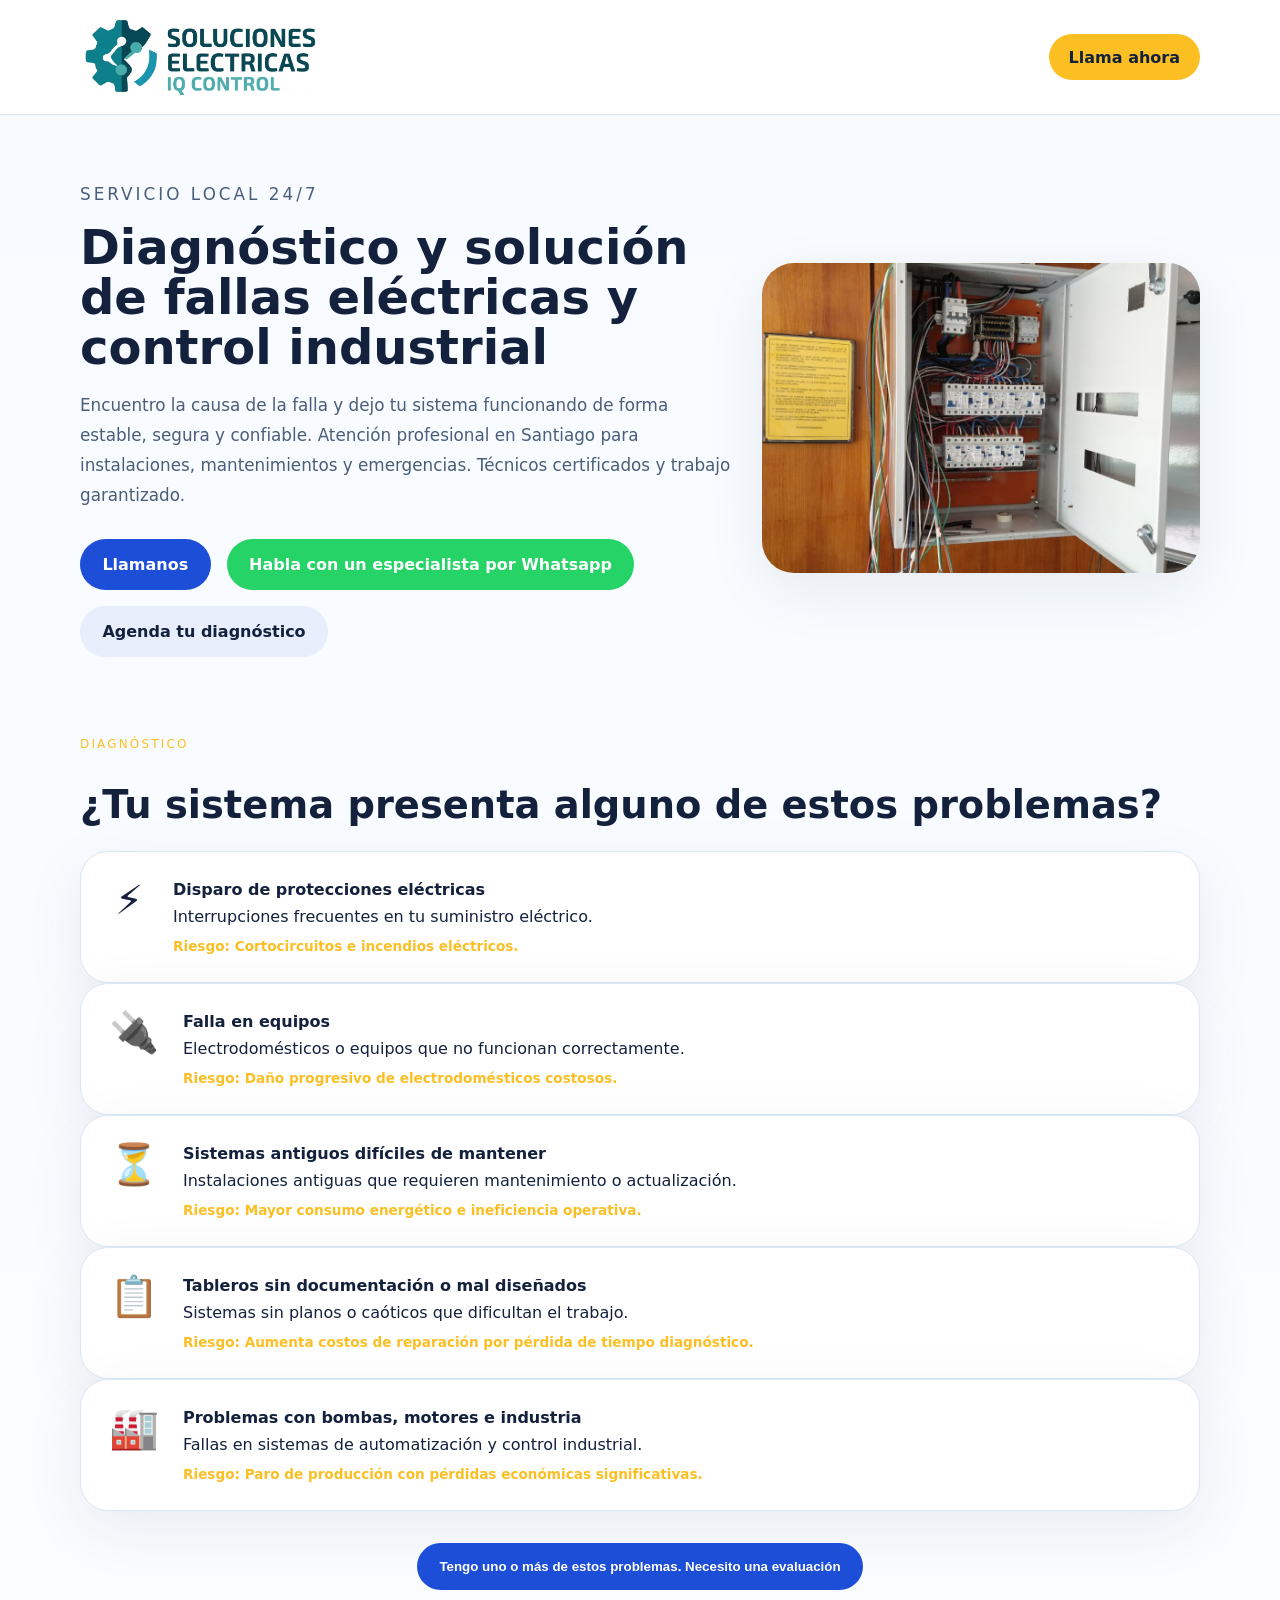
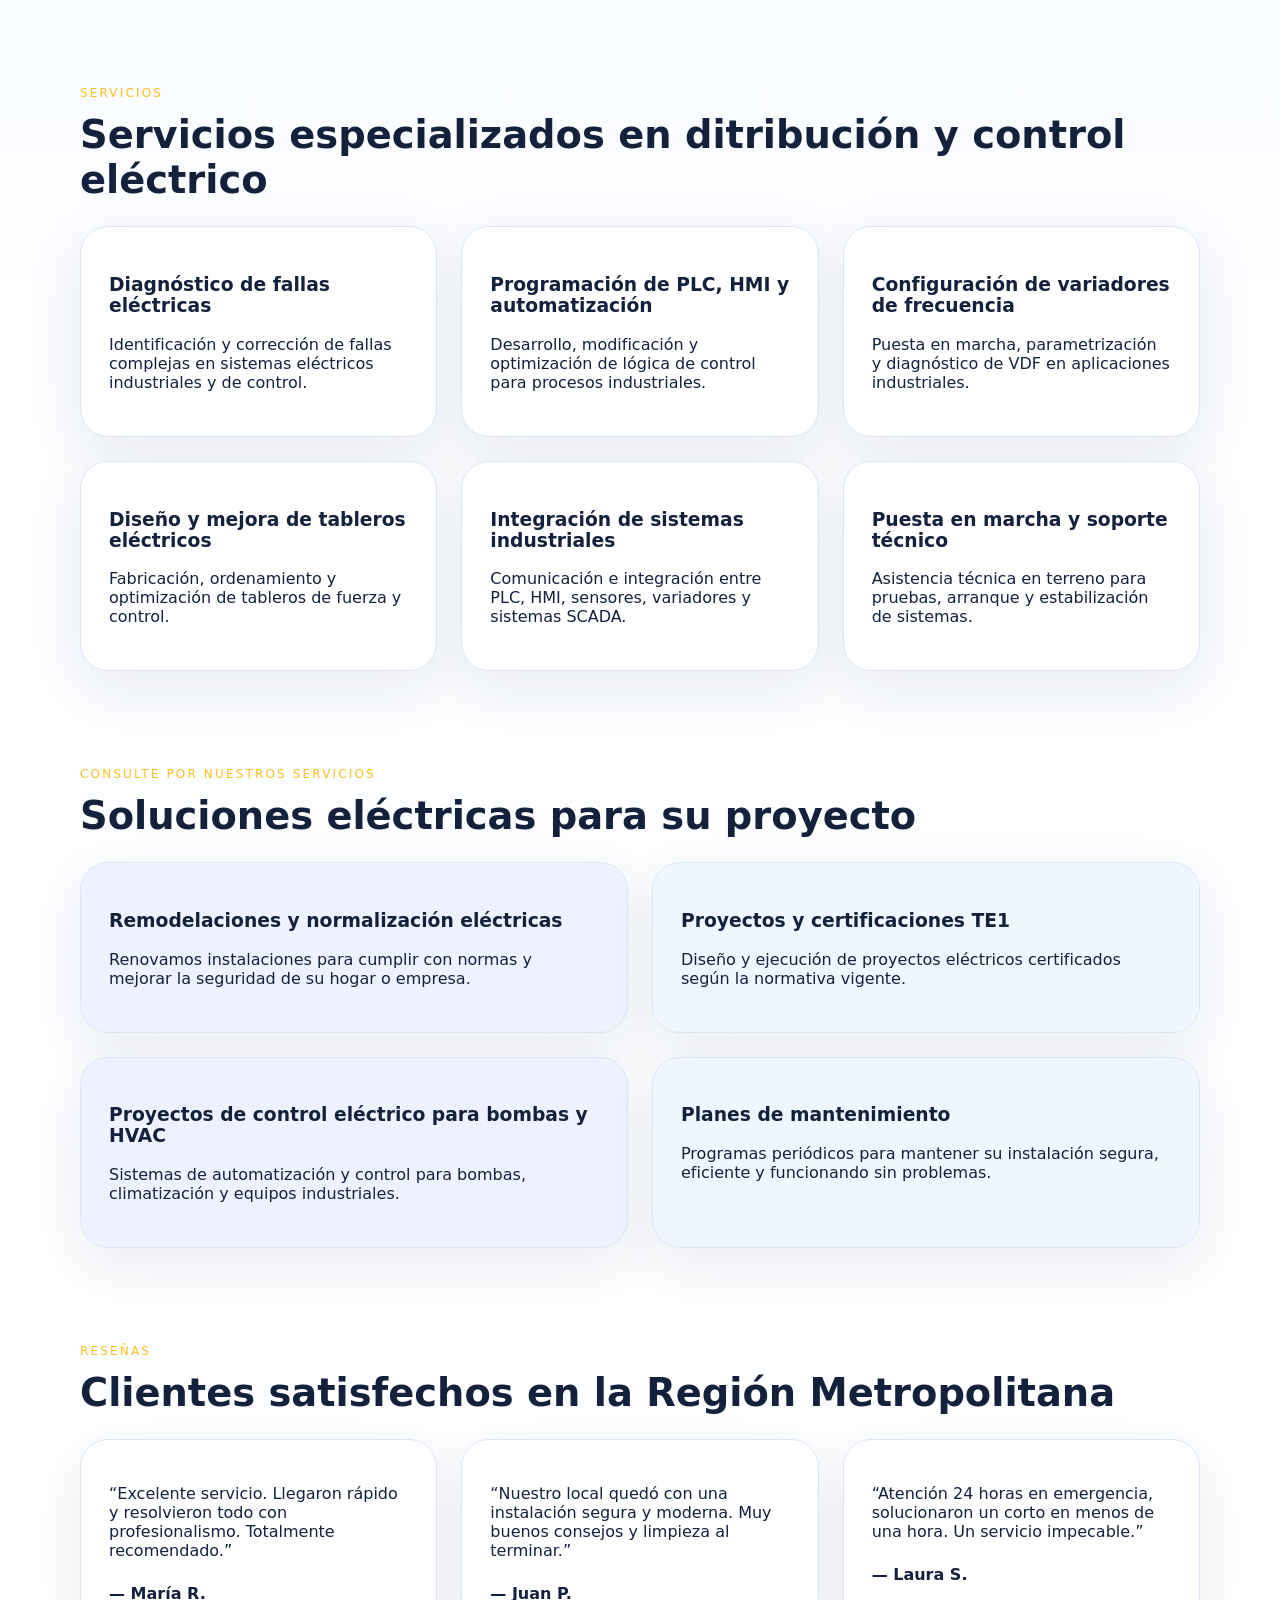
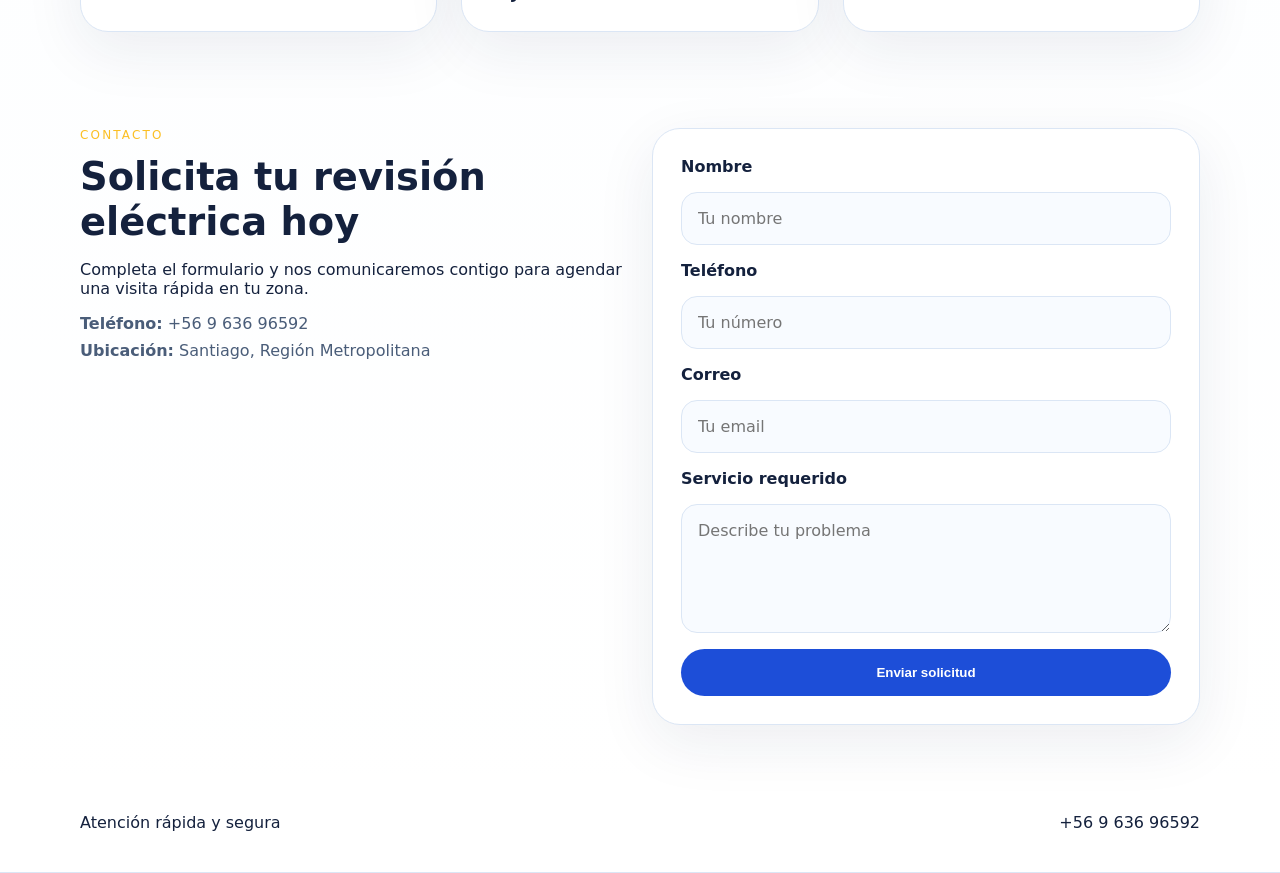
==== index.html @ 868671d6 "First session" ====
<!DOCTYPE html>
<html lang="es">
<head>
  <meta charset="UTF-8" />
  <meta name="viewport" content="width=device-width, initial-scale=1.0" />
  <meta name="description" content="Electricista profesional en Santiago. Servicios residenciales, comerciales y emergencias 24/7. Rápido, seguro y confiable." />
  <meta name="keywords" content="electricista, servicios eléctricos, electricista residencial, electricista comercial, emergencias eléctricas, Región Metropolitana" />
  <meta name="author" content="Electricista Profesional" />
  <title>Electricista Profesional | Servicios Eléctricos en Santiago</title>
  <link rel="stylesheet" href="styles.css" />
</head>
<body>
  <header class="site-header">
    <div class="container header-inner">
      <div class="brand">
        <img src="images/Sol_Elec_logo.png" alt="Sol Elec logo" class="logo-image">
      </div>
      <a class="phone-link desktop-call" href="tel:+56963696592">Llama ahora</a>
    </div>
  </header>

  <main>
    <section class="hero">
      <div class="container hero-grid">
        <div class="hero-copy">
          <p class="eyebrow">Servicio local 24/7</p>
          <h2>Diagnóstico y solución de fallas eléctricas y control industrial</h2>
          <p>Encuentro la causa de la falla y dejo tu sistema funcionando de forma estable, segura y confiable. Atención profesional en Santiago para instalaciones, mantenimientos y emergencias. Técnicos certificados y trabajo garantizado.</p>
          <div class="hero-actions">
            <a class="button button-primary" href="tel:+56963696592">Llamanos</a>
            <a class="button button-whatsapp" href="https://wa.me/56963696592?text=Hola,%20tengo%20una%20falla%20en%20">Habla con un especialista por Whatsapp</a>
            <a class="button button-secondary" href="#contacto">Agenda tu diagnóstico</a>
          </div>
        </div>
        <div class="hero-image">
          <div class="carousel" aria-label="Carrusel de trabajos eléctricos">
            <div class="carousel-track">
              <div class="carousel-slide">
                <img src="images/TDA.jpeg" alt="Instalación eléctrica en proceso" />
              </div>
              <div class="carousel-slide">
                <img src="images/Sala_Bombas.jpeg" alt="Sala de bombas con instalaciones eléctricas" />
              </div>
              <div class="carousel-slide">
                <img src="images/Clorador.jpeg" alt="Sistema de cloración con cableado seguro" />
              </div>
              <div class="carousel-slide">
                <img src="images/Sala_Elec.jpeg" alt="Sala eléctrica profesional" />
              </div>
              <div class="carousel-slide">
                <img src="images/TDFyC.jpeg" alt="Equipo eléctrico TDFyC" />
              </div>
            </div>
          </div>
        </div>
      </div>
    </section>

    <section class="problems container">
      <p class="eyebrow">Diagnóstico</p>
      <h2>¿Tu sistema presenta alguno de estos problemas?</h2>
      <form class="problems-form">
        <div class="problems-grid">
          <label class="problem-item">
            <input type="checkbox" class="problem-checkbox" />
            <div class="problem-icon">⚡</div>
            <div class="problem-content">
              <h4>Disparo de protecciones eléctricas</h4>
              <p>Interrupciones frecuentes en tu suministro eléctrico.</p>
              <small class="problem-risk">Riesgo: Cortocircuitos e incendios eléctricos.</small>
            </div>
          </label>
          <label class="problem-item">
            <input type="checkbox" class="problem-checkbox" />
            <div class="problem-icon">🔌</div>
            <div class="problem-content">
              <h4>Falla en equipos</h4>
              <p>Electrodomésticos o equipos que no funcionan correctamente.</p>
              <small class="problem-risk">Riesgo: Daño progresivo de electrodomésticos costosos.</small>
            </div>
          </label>
          <label class="problem-item">
            <input type="checkbox" class="problem-checkbox" />
            <div class="problem-icon">⏳</div>
            <div class="problem-content">
              <h4>Sistemas antiguos difíciles de mantener</h4>
              <p>Instalaciones antiguas que requieren mantenimiento o actualización.</p>
              <small class="problem-risk">Riesgo: Mayor consumo energético e ineficiencia operativa.</small>
            </div>
          </label>
          <label class="problem-item">
            <input type="checkbox" class="problem-checkbox" />
            <div class="problem-icon">📋</div>
            <div class="problem-content">
              <h4>Tableros sin documentación o mal diseñados</h4>
              <p>Sistemas sin planos o caóticos que dificultan el trabajo.</p>
              <small class="problem-risk">Riesgo: Aumenta costos de reparación por pérdida de tiempo diagnóstico.</small>
            </div>
          </label>
          <label class="problem-item">
            <input type="checkbox" class="problem-checkbox" />
            <div class="problem-icon">🏭</div>
            <div class="problem-content">
              <h4>Problemas con bombas, motores e industria</h4>
              <p>Fallas en sistemas de automatización y control industrial.</p>
              <small class="problem-risk">Riesgo: Paro de producción con pérdidas económicas significativas.</small>
            </div>
          </label>
        </div>
        <div class="problems-action">
          <button type="button" class="button button-primary" onclick="handleDiagnosis()">
            Tengo uno o más de estos problemas. Necesito una evaluación
          </button>
        </div>
      </form>
    </section>

    <section class="services container" id="servicios">
      <p class="eyebrow">Servicios</p>
      <h2>Servicios especializados en ditribución y control eléctrico</h2>
      <div class="service-grid">
        <article class="service-card">
          <h3>Diagnóstico de fallas eléctricas</h3>
          <p>Identificación y corrección de fallas complejas en sistemas eléctricos industriales y de control.</p>
        </article>
        <article class="service-card">
          <h3>Programación de PLC, HMI y automatización</h3>
          <p>Desarrollo, modificación y optimización de lógica de control para procesos industriales.</p>
        </article>
        <article class="service-card">
          <h3>Configuración de variadores de frecuencia</h3>
          <p>Puesta en marcha, parametrización y diagnóstico de VDF en aplicaciones industriales.</p>
        </article>
        <article class="service-card">
          <h3>Diseño y mejora de tableros eléctricos</h3>
          <p>Fabricación, ordenamiento y optimización de tableros de fuerza y control.</p>
        </article>
        <article class="service-card">
          <h3>Integración de sistemas industriales</h3>
          <p>Comunicación e integración entre PLC, HMI, sensores, variadores y sistemas SCADA.</p>
        </article>
        <article class="service-card">
          <h3>Puesta en marcha y soporte técnico</h3>
          <p>Asistencia técnica en terreno para pruebas, arranque y estabilización de sistemas.</p>
        </article>
      </div>
    </section>

    <section class="before-after">
      <div class="container">
        <p class="eyebrow">Consulte por nuestros servicios</p>
        <h2>Soluciones eléctricas para su proyecto</h2>
        <div class="before-after-grid">
          <div class="panel panel-before">
            <h3>Remodelaciones y normalización eléctricas</h3>
            <p>Renovamos instalaciones para cumplir con normas y mejorar la seguridad de su hogar o empresa.</p>
          </div>
          <div class="panel panel-after">
            <h3>Proyectos y certificaciones TE1</h3>
            <p>Diseño y ejecución de proyectos eléctricos certificados según la normativa vigente.</p>
          </div>
          <div class="panel panel-before">
            <h3>Proyectos de control eléctrico para bombas y HVAC</h3>
            <p>Sistemas de automatización y control para bombas, climatización y equipos industriales.</p>
          </div>
          <div class="panel panel-after">
            <h3>Planes de mantenimiento</h3>
            <p>Programas periódicos para mantener su instalación segura, eficiente y funcionando sin problemas.</p>
          </div>
        </div>
      </div>
    </section>

    <section class="reviews container" id="reseñas">
      <p class="eyebrow">Reseñas</p>
      <h2>Clientes satisfechos en la Región Metropolitana</h2>
      <div class="review-grid">
        <article class="review-card">
          <p>“Excelente servicio. Llegaron rápido y resolvieron todo con profesionalismo. Totalmente recomendado.”</p>
          <span>— María R.</span>
        </article>
        <article class="review-card">
          <p>“Nuestro local quedó con una instalación segura y moderna. Muy buenos consejos y limpieza al terminar.”</p>
          <span>— Juan P.</span>
        </article>
        <article class="review-card">
          <p>“Atención 24 horas en emergencia, solucionaron un corto en menos de una hora. Un servicio impecable.”</p>
          <span>— Laura S.</span>
        </article>
      </div>
    </section>

    <section class="contact container" id="contacto">
      <div class="contact-grid">
        <div>
          <p class="eyebrow">Contacto</p>
          <h2>Solicita tu revisión eléctrica hoy</h2>
          <p>Completa el formulario y nos comunicaremos contigo para agendar una visita rápida en tu zona.</p>
          <div class="contact-details">
            <p><strong>Teléfono:</strong> <a href="tel:+56963696592">+56 9 636 96592</a></p>
            <p><strong>Ubicación:</strong> Santiago, Región Metropolitana</p>
          </div>
        </div>
        <form class="contact-form" action="https://docs.google.com/forms/d/e/1FAIpQLSdugPRH-Kz9HpvTN1qVgBoM1DXWUp9fiHr8EJO1XIlXHhiqpg/formResponse" method="post" target="_blank">
          <label for="nombre">Nombre</label>
          <input type="text" id="nombre" name="entry.182788441" placeholder="Tu nombre" required />

          <label for="telefono">Teléfono</label>
          <input type="tel" id="telefono" name="entry.1556620969" placeholder="Tu número" required />

          <label for="email">Correo</label>
          <input type="email" id="email" name="entry.1659894845" placeholder="Tu email" required />

          <label for="mensaje">Servicio requerido</label>
          <textarea id="mensaje" name="entry.1396817873" rows="5" placeholder="Describe tu problema" required></textarea>

          <button class="button button-primary" type="submit">Enviar solicitud</button>
        </form>
      </div>
    </section>
  </main>

  <footer class="site-footer">
    <div class="container footer-inner">
      <p>Atención rápida y segura</p>
      <a href="tel:+56963696592">+56 9 636 96592</a>
    </div>
  </footer>

  <a class="sticky-call" href="tel:+56963696592">Llama ahora</a>

  <script>
    function handleDiagnosis() {
      const checkboxes = document.querySelectorAll('.problem-checkbox:checked');
      const problems = Array.from(checkboxes).map(cb => {
        return cb.parentElement.querySelector('h4').textContent.trim();
      });
      
      let message = 'Hola, tengo uno o más de estos problemas eléctricos y necesito una evaluación: ';
      if (problems.length > 0) {
        message += problems.join(', ');
      } else {
        message += 'Tengo problemas eléctricos y necesito ayuda.';
      }
      
      const whatsappUrl = `https://wa.me/56963696592?text=${encodeURIComponent(message)}`;
      window.open(whatsappUrl, '_blank');
    }
  </script>
</body>
</html>
---- styles.css ----
:root {
  --bg: #f7fbff;
  --surface: #ffffff;
  --text: #14213d;
  --muted: #4a5d79;
  --primary: #1d4ed8;
  --accent: #fbbf24;
  --border: #dbe6f5;
  --shadow: 0 18px 60px rgba(20, 33, 77, 0.08);
}

* {
  box-sizing: border-box;
}

html {
  scroll-behavior: smooth;
}

body {
  margin: 0;
  font-family: Inter, system-ui, -apple-system, BlinkMacSystemFont, "Segoe UI", sans-serif;
  color: var(--text);
  background: linear-gradient(180deg, #f7fbff 0%, #ffffff 100%);
}

img {
  max-width: 100%;
  display: block;
}

a {
  color: inherit;
  text-decoration: none;
}

.container {
  width: min(1120px, calc(100% - 2rem));
  margin: 0 auto;
}

.site-header,
.site-footer {
  background: var(--surface);
  border-bottom: 1px solid var(--border);
}

.header-inner,
.footer-inner,
.hero-grid,
.service-grid,
.before-after-grid,
.review-grid,
.contact-grid {
  display: grid;
  gap: 1.5rem;
}

.header-inner {
  grid-template-columns: auto auto;
  align-items: center;
  justify-content: space-between;
}

.site-header {
  position: sticky;
  top: 0;
  z-index: 20;
  backdrop-filter: blur(10px);
}

.site-header .container {
  padding: 1rem 0;
}

.brand {
  display: flex;
  gap: 1rem;
  align-items: center;
}

.logo-mark {
  display: inline-flex;
  width: 3rem;
  height: 3rem;
  align-items: center;
  justify-content: center;
  border-radius: 1rem;
  background: linear-gradient(180deg, #1d4ed8 0%, #3b82f6 100%);
  color: white;
  font-size: 1.4rem;
}

.logo-image {
  width: 15rem;
  height: auto;
  object-fit: contain;
}

.eyebrow {
  text-transform: uppercase;
  letter-spacing: 0.18em;
  font-size: 0.75rem;
  color: var(--accent);
  margin: 0 0 0.75rem;
}

.site-header h1,
.hero h2,
.services h2,
.before-after h2,
.reviews h2,
.contact h2 {
  margin: 0;
}

.site-header h1 {
  font-size: 1rem;
}

.desktop-call {
  justify-self: end;
  align-self: center;
  display: inline-flex;
  padding: 0.85rem 1.25rem;
  border-radius: 999px;
  background: var(--accent);
  color: var(--text);
  font-weight: 700;
}

.hero {
  padding: 4rem 0 2rem;
}

.hero-grid {
  grid-template-columns: minmax(0, 1.2fr) minmax(320px, 0.8fr);
  align-items: center;
}

.hero-copy h2 {
  font-size: clamp(2rem, 4vw, 3rem);
  line-height: 1.05;
}

.hero-copy p {
  font-size: 1.05rem;
  line-height: 1.8;
  color: var(--muted);
}

.hero-actions {
  display: flex;
  flex-wrap: wrap;
  gap: 1rem;
  margin-top: 1.75rem;
}

.button {
  display: inline-flex;
  align-items: center;
  justify-content: center;
  padding: 1rem 1.4rem;
  border-radius: 999px;
  font-weight: 700;
  transition: transform 0.2s ease, box-shadow 0.2s ease;
  border: none;
  cursor: pointer;
}

.button:hover {
  transform: translateY(-1px);
}

.button-primary {
  background: var(--primary);
  color: white;
}

.button-secondary {
  background: rgba(29, 78, 216, 0.08);
  color: var(--text);
}

.button-whatsapp {
  background: #25d366;
  color: white;
}

.hero-image .carousel {
  border-radius: 2rem;
  overflow: hidden;
  box-shadow: var(--shadow);
  background: #f8fbff;
  width: min(680px, 100%);
  aspect-ratio: 680 / 480;
}

.hero-image .carousel-track {
  display: flex;
  animation: slide 25s ease-in-out infinite;
  height: 100%;
}

.hero-image .carousel-slide {
  flex: 0 0 100%;
  height: 100%;
  display: flex;
  align-items: center;
  justify-content: center;
  background: #f8fbff;
}

.hero-image .carousel-slide img {
  width: 100%;
  height: 100%;
  object-fit: cover;
  display: block;
}

@keyframes slide {
  0%, 16.66% {
    transform: translateX(0);
  }
  20%, 36.66% {
    transform: translateX(-100%);
  }
  40%, 56.66% {
    transform: translateX(-200%);
  }
  60%, 76.66% {
    transform: translateX(-300%);
  }
  80%, 100% {
    transform: translateX(-400%);
  }
}

.services,
.before-after,
.reviews,
.contact,
.problems {
  padding: 3rem 0;
}

.services h2,
.before-after h2,
.reviews h2,
.contact h2,
.problems h2 {
  font-size: clamp(2rem, 3vw, 2.5rem);
}

.services h2,
.before-after h2,
.reviews h2,
.problems h2 {
  margin-bottom: 1.5rem;
}

.service-grid,
.review-grid,
.problems-grid {
  grid-template-columns: repeat(auto-fit, minmax(300px, 1fr));
  gap: 1.5rem;
}

.service-card,
.review-card,
.panel,
.contact-form,
.problem-item {
  background: var(--surface);
  border: 1px solid var(--border);
  border-radius: 1.75rem;
  padding: 1.75rem;
  box-shadow: var(--shadow);
}

.problem-item {
  background: var(--surface);
  border: 1px solid var(--border);
  border-radius: 1.75rem;
  padding: 1.75rem;
  box-shadow: var(--shadow);
  cursor: pointer;
  transition: all 0.3s ease;
  display: grid;
  grid-template-columns: auto 1fr;
  gap: 1.5rem;
  align-items: start;
}

.problem-item:hover {
  border-color: var(--primary);
  box-shadow: 0 8px 24px rgba(29, 78, 216, 0.15);
  transform: translateY(-4px);
}

.problem-item input[type="checkbox"] {
  display: none;
}

.problem-item input[type="checkbox"]:checked {
  display: none;
}

.problem-item input[type="checkbox"]:checked + .problem-content {
  color: white;
}

.problem-item:has(input[type="checkbox"]:checked) {
  background: var(--primary);
  color: white;
  border-color: var(--primary);
}

.problem-item:has(input[type="checkbox"]:checked) h4,
.problem-item:has(input[type="checkbox"]:checked) p {
  color: white;
}

.problem-item:has(input[type="checkbox"]:checked) .problem-risk {
  color: rgba(255, 255, 255, 0.8);
}

.problem-icon {
  font-size: 2.5rem;
  line-height: 1;
  min-width: 2.5rem;
  text-align: center;
}

.problem-content {
  flex: 1;
}

.problem-item h4,
.problem-item p {
  margin: 0 0 0.5rem 0;
}

.problem-risk {
  display: block;
  color: var(--accent);
  font-size: 0.85rem;
  font-weight: 600;
  margin-top: 0.75rem;
}

.problems-form {
  width: 100%;
}

.problems-action {
  margin-top: 2rem;
  text-align: center;
}

.problems-action .button {
  max-width: 500px;
}

.before-after-grid {
  grid-template-columns: repeat(2, minmax(0, 1fr));
}

.panel-before {
  background: #eef2ff;
}

.panel-after {
  background: #eff6ff;
}

.review-grid {
  grid-template-columns: repeat(3, minmax(0, 1fr));
}

.review-card span {
  display: block;
  margin-top: 1.5rem;
  font-weight: 700;
  color: var(--text);
}

.contact-grid {
  grid-template-columns: 1fr 1fr;
  align-items: start;
}

.contact-form {
  display: grid;
  gap: 1rem;
}

.contact-form label {
  font-weight: 600;
}

.contact-form input,
.contact-form textarea {
  width: 100%;
  border: 1px solid var(--border);
  border-radius: 1rem;
  padding: 1rem;
  font: inherit;
  color: var(--text);
  background: #f8fbff;
}

.contact-form input:focus,
.contact-form textarea:focus {
  outline: 2px solid rgba(29, 78, 216, 0.25);
  border-color: var(--primary);
}

.contact-details p {
  margin: 0.5rem 0;
  color: var(--muted);
}

.site-footer {
  padding: 1.5rem 0;
}

.footer-inner {
  grid-template-columns: 1fr auto;
  align-items: center;
}

.sticky-call {
  display: none;
  position: sticky;
  bottom: 1rem;
  left: 50%;
  transform: translateX(-50%);
  z-index: 30;
  width: min(92%, 360px);
  padding: 1rem 1.2rem;
  border-radius: 999px;
  text-align: center;
  background: var(--accent);
  color: var(--text);
  font-weight: 700;
  box-shadow: 0 18px 40px rgba(29, 78, 216, 0.16);
}

@media (max-width: 900px) {
  .hero-grid,
  .contact-grid,
  .service-grid,
  .before-after-grid,
  .review-grid,
  .problems-grid,
  .footer-inner {
    grid-template-columns: 1fr;
  }

  .desktop-call {
    display: none;
  }

  .hero {
    padding-top: 3rem;
  }
}

@media (max-width: 720px) {
  .hero,
  .services,
  .before-after,
  .reviews,
  .contact,
  .problems {
    padding: 2rem 0;
  }

  .site-header .container,
  .footer-inner {
    display: block;
  }

  .hero-copy h2 {
    font-size: 2rem;
  }

  .button {
    width: 100%;
  }

  .button-secondary {
    width: auto;
  }

  .sticky-call {
    display: inline-flex;
  }
}
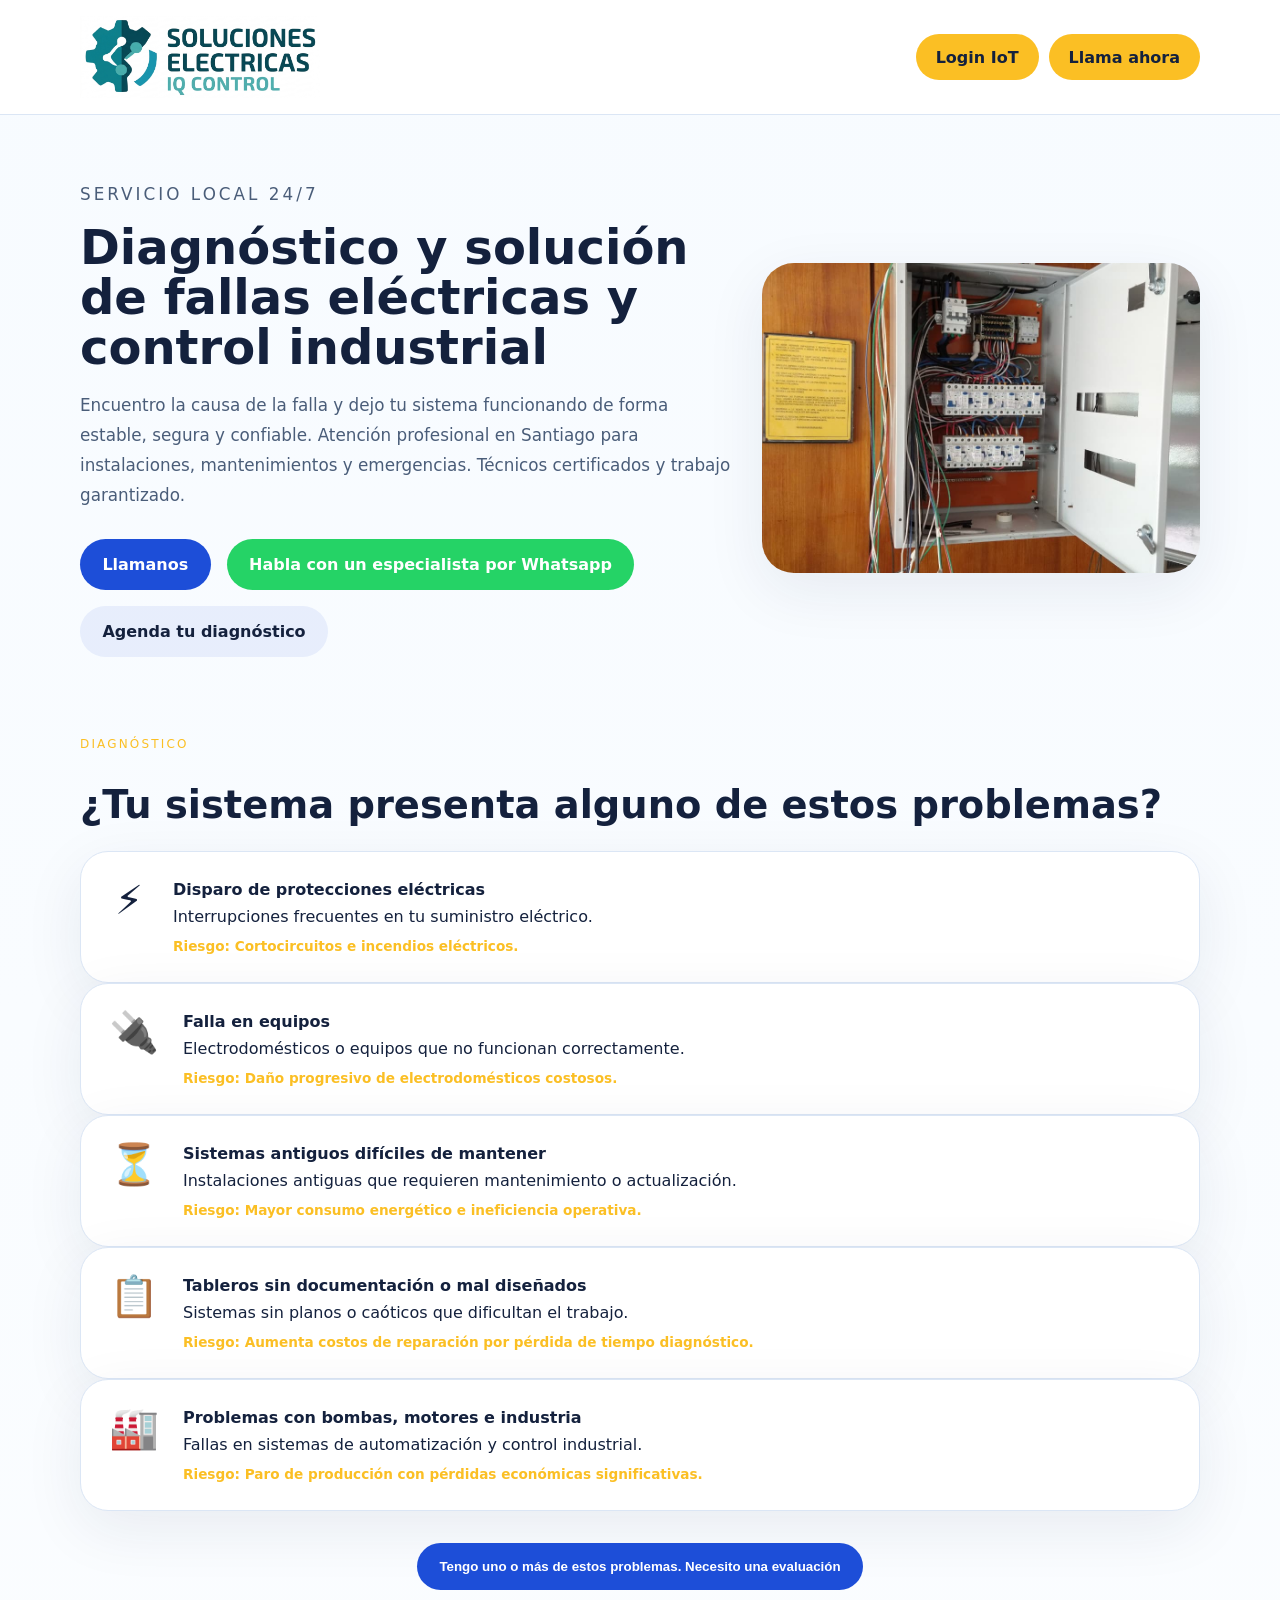
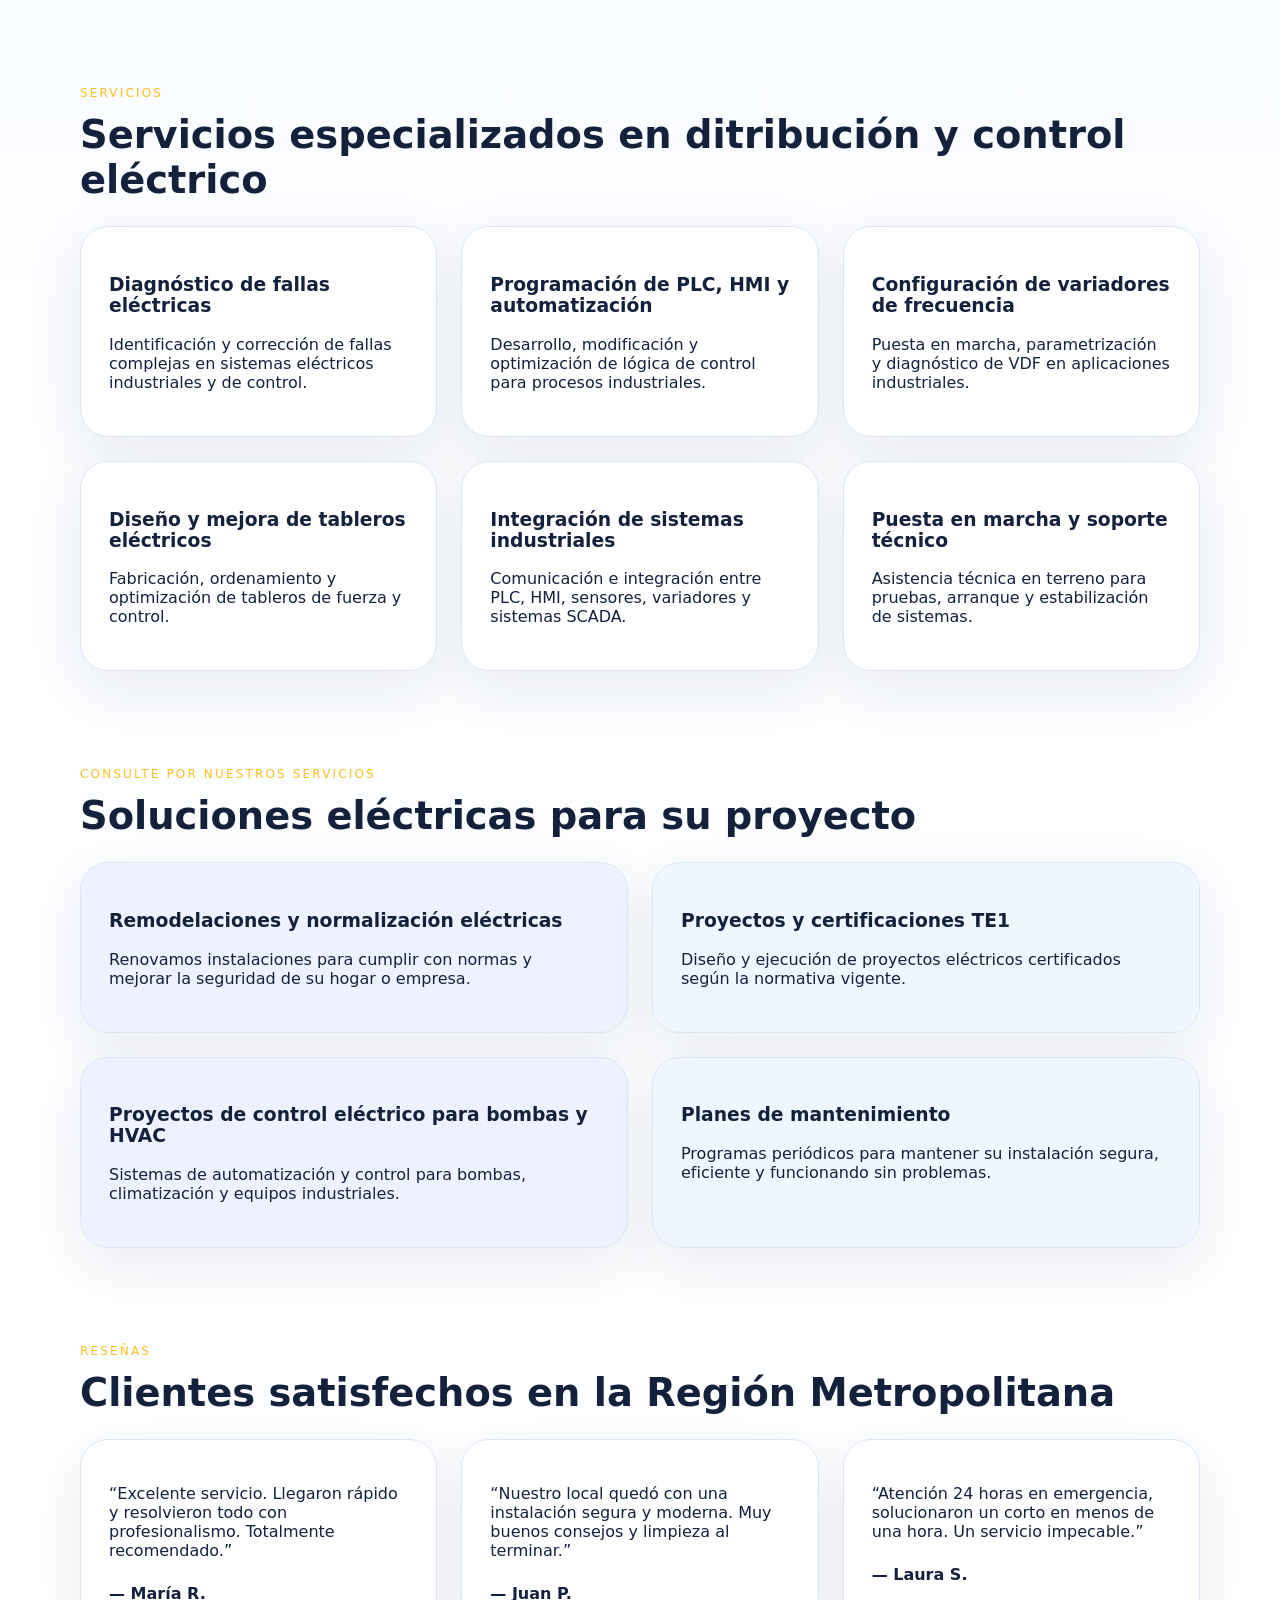
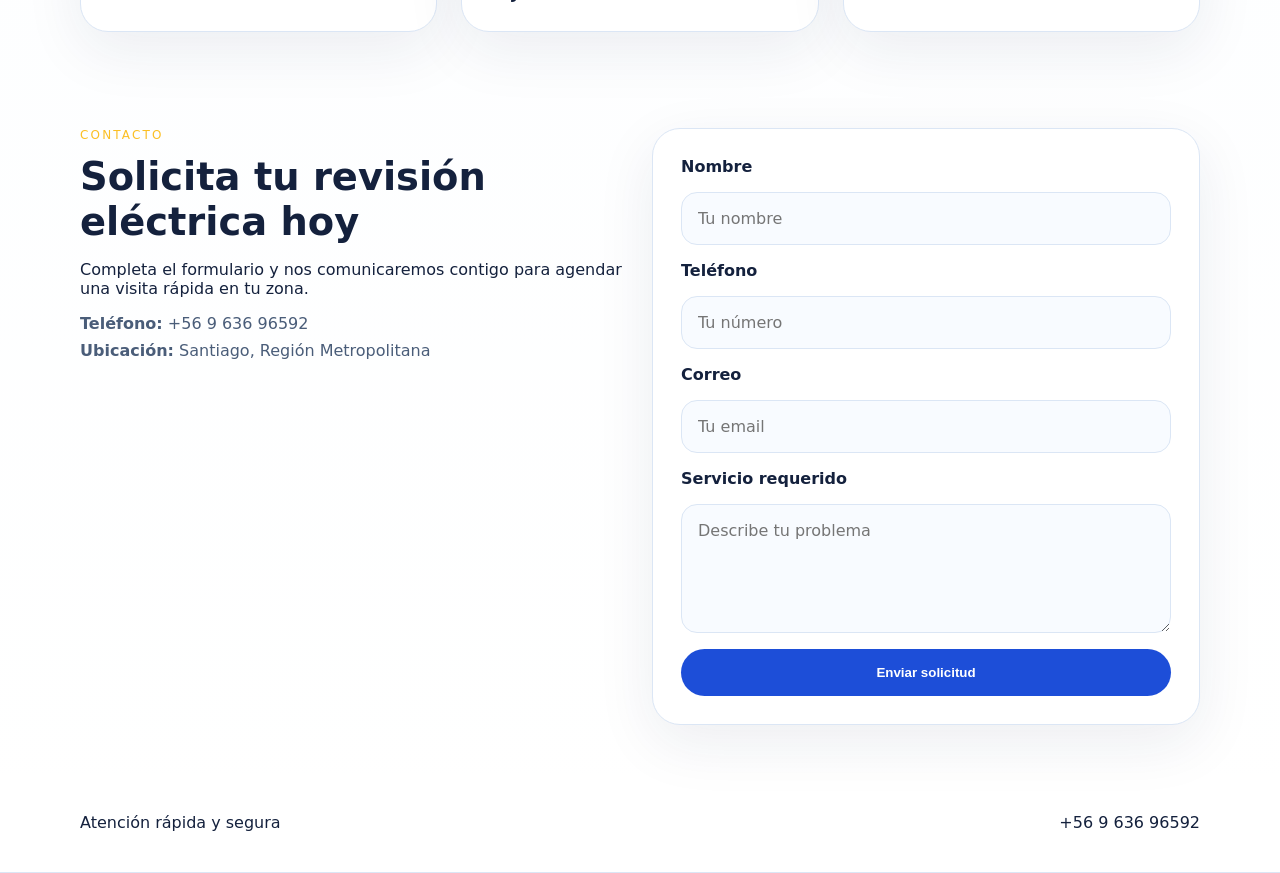
==== commit 9ff32e7b: "ajuste dashboard MQTT" ====
--- a/index.html
+++ b/index.html
@@ -15,7 +15,16 @@
       <div class="brand">
         <img src="images/Sol_Elec_logo.png" alt="Sol Elec logo" class="logo-image">
       </div>
-      <a class="phone-link desktop-call" href="tel:+56963696592">Llama ahora</a>
+      <div style="display: flex; gap: 10px; align-items: center;">
+      <a class="phone-link desktop-call" href="/iot-login.html">
+      Login IoT
+      </a>
+      <a class="phone-link desktop-call" href="tel:+56963696592">
+      Llama ahora
+      </a>
+
+</div>
+</div>
     </div>
   </header>
 
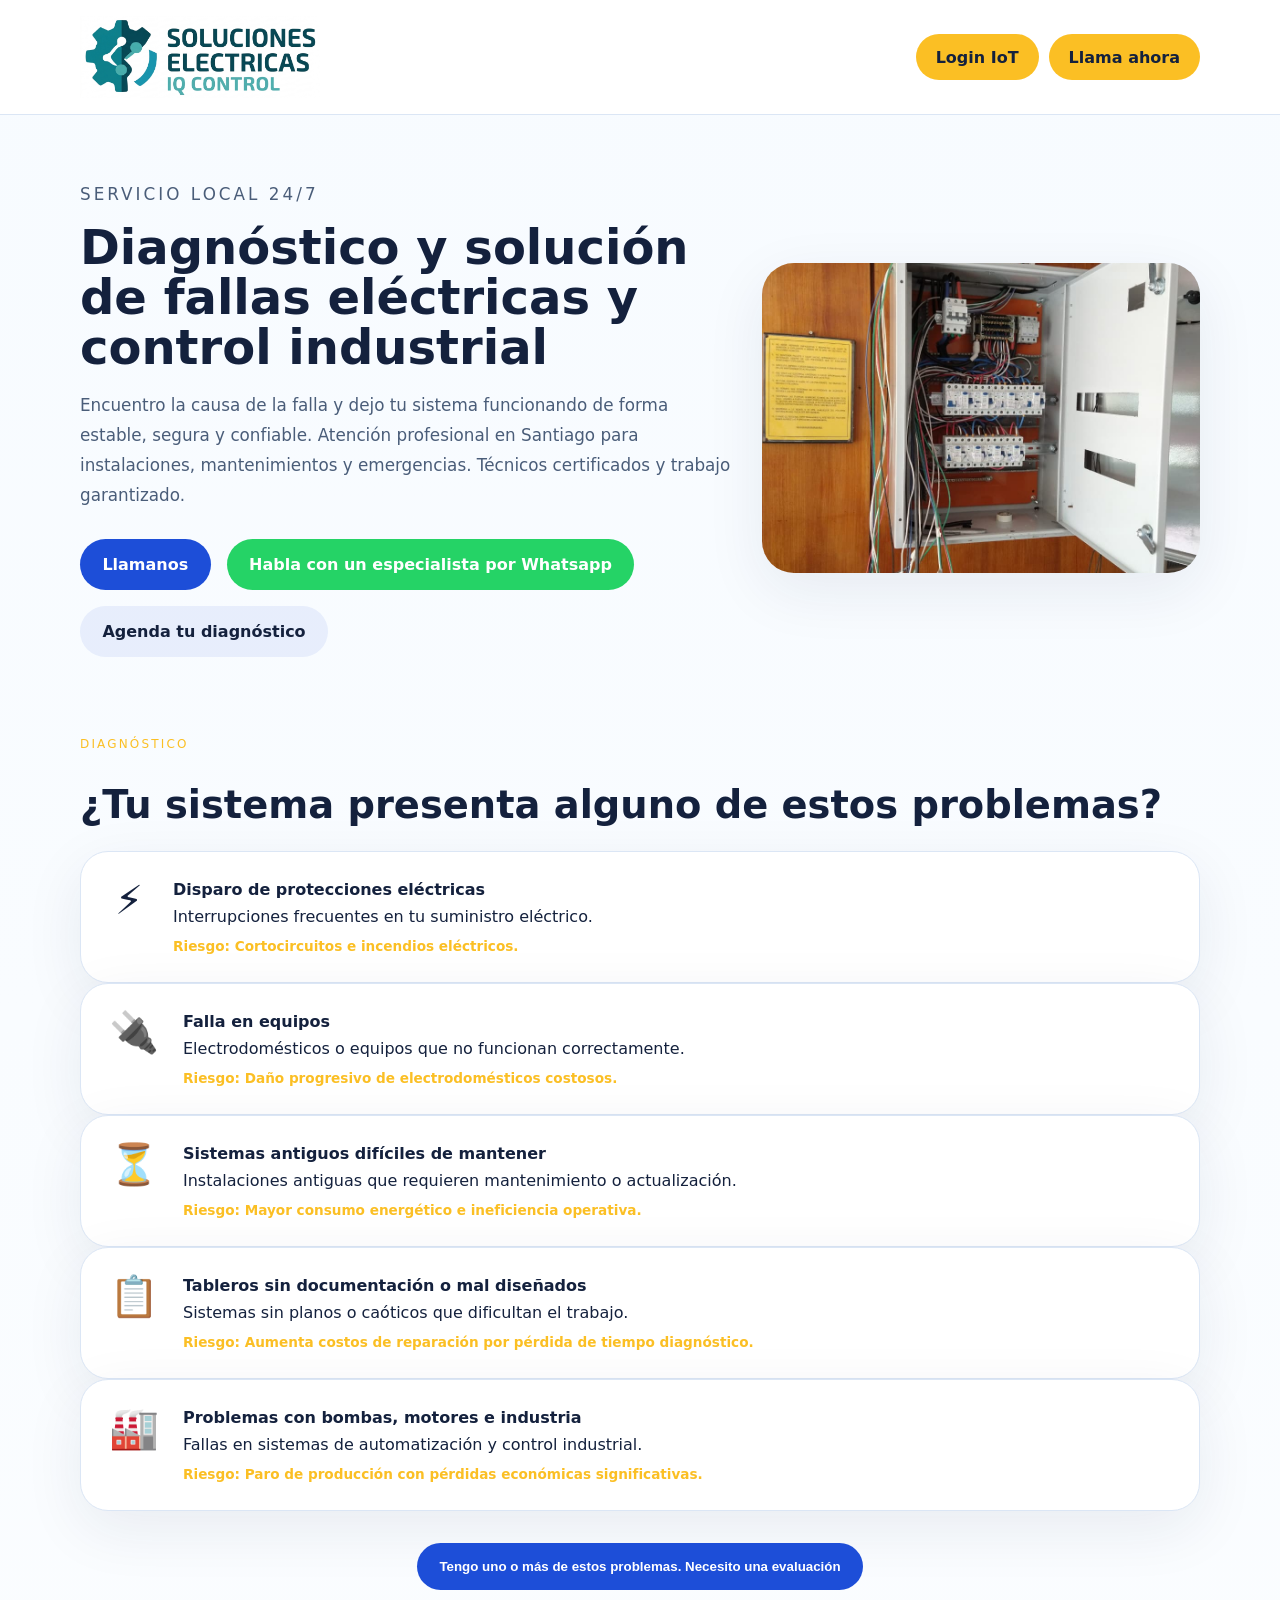
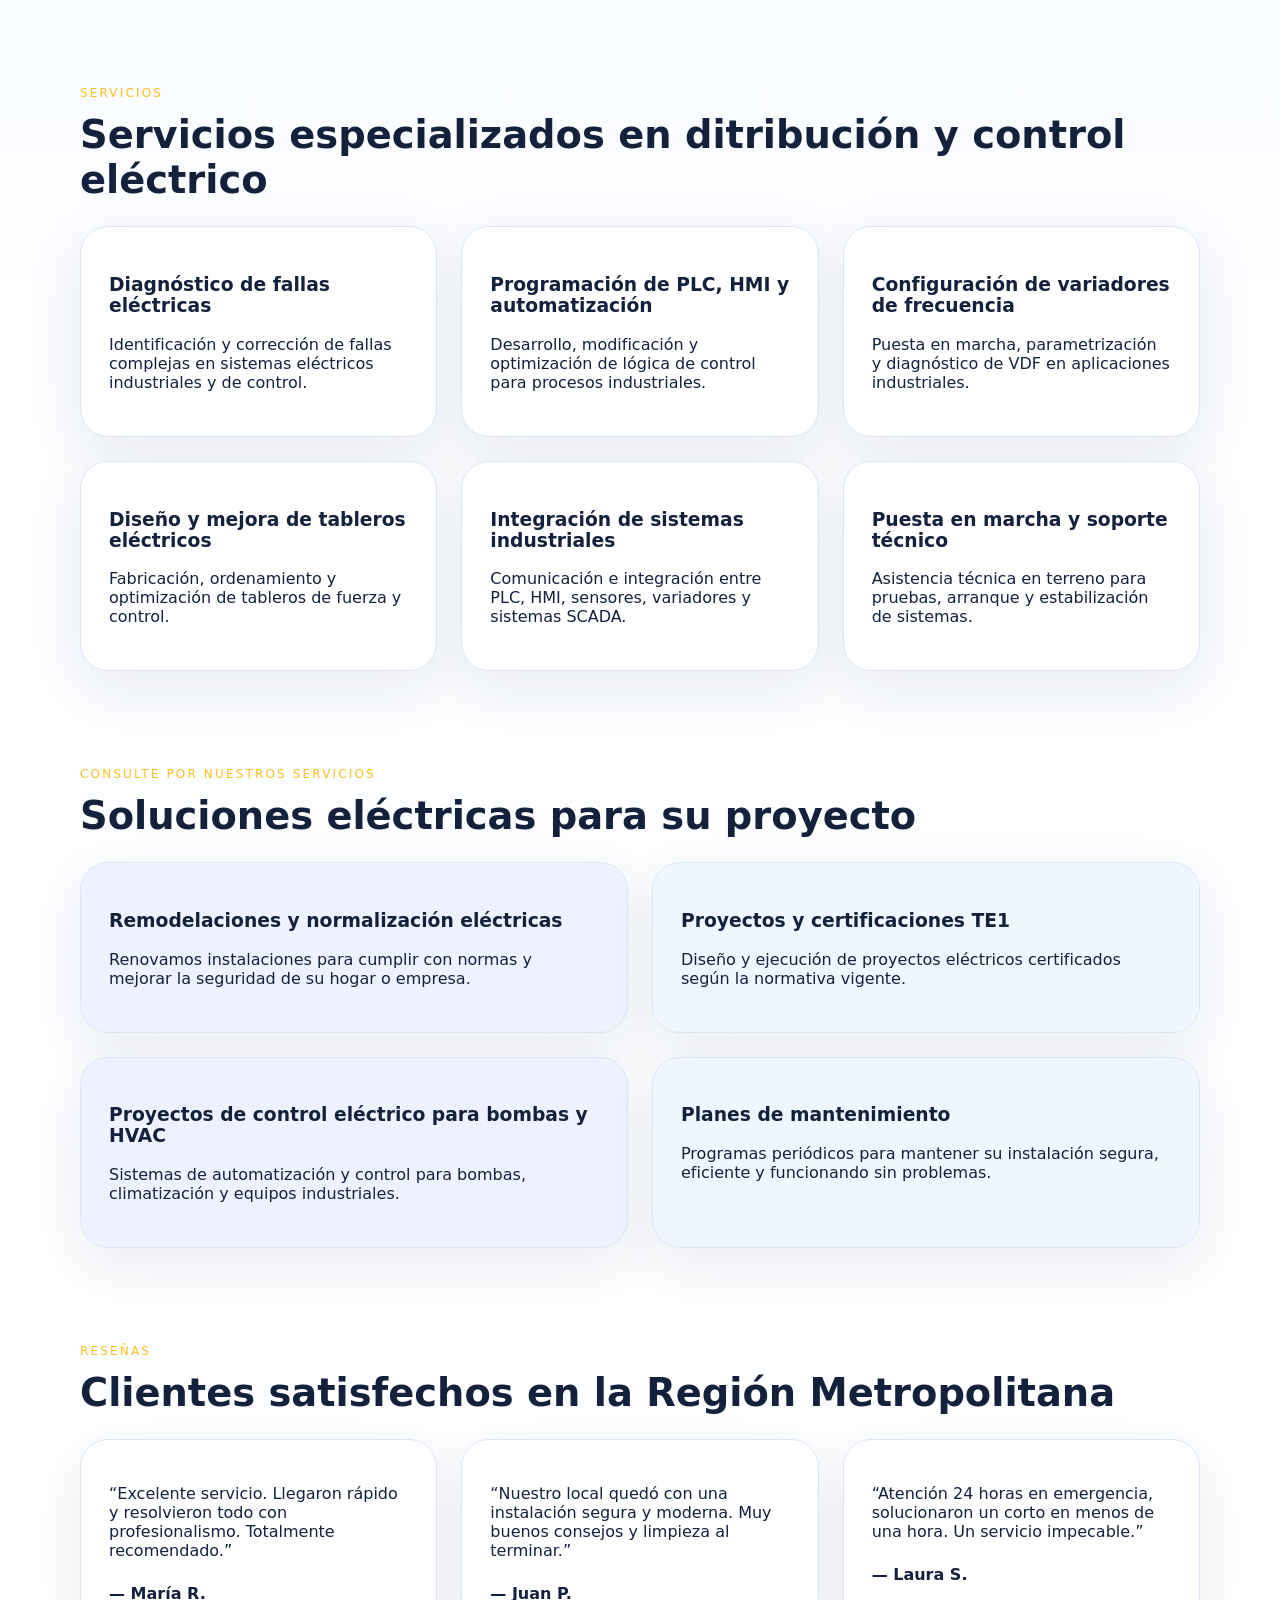
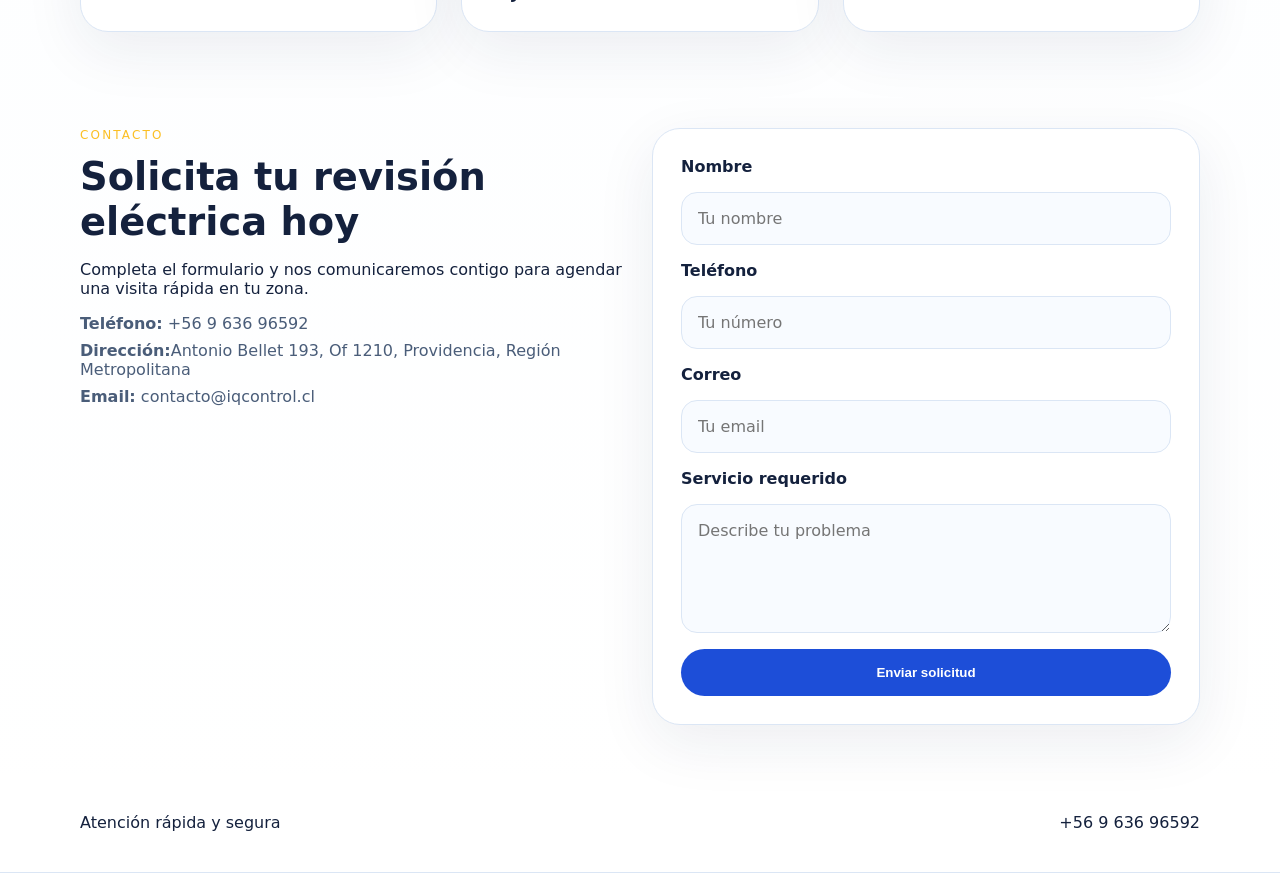
==== commit e3ce729e: "incluyendo web en busquedas" ====
--- a/index.html
+++ b/index.html
@@ -45,19 +45,19 @@
           <div class="carousel" aria-label="Carrusel de trabajos eléctricos">
             <div class="carousel-track">
               <div class="carousel-slide">
-                <img src="images/TDA.jpeg" alt="Instalación eléctrica en proceso" />
-              </div>
-              <div class="carousel-slide">
-                <img src="images/Sala_Bombas.jpeg" alt="Sala de bombas con instalaciones eléctricas" />
-              </div>
-              <div class="carousel-slide">
-                <img src="images/Clorador.jpeg" alt="Sistema de cloración con cableado seguro" />
-              </div>
-              <div class="carousel-slide">
-                <img src="images/Sala_Elec.jpeg" alt="Sala eléctrica profesional" />
-              </div>
-              <div class="carousel-slide">
-                <img src="images/TDFyC.jpeg" alt="Equipo eléctrico TDFyC" />
+                <img src="images/TDA.jpeg" alt="Montaje y conexionado de tablero de distribución alumbrado TDA" />
+              </div>
+              <div class="carousel-slide">
+                <img src="images/Sala_Bombas.jpeg" alt="Tablero de control eléctrico en sala de bombas industriales" />
+              </div>
+              <div class="carousel-slide">
+                <img src="images/Clorador.jpeg" alt="Sistema de automatización para clorador con cableado seguro" />
+              </div>
+              <div class="carousel-slide">
+                <img src="images/Sala_Elec.jpeg" alt="Integración de sistemas en sala eléctrica industrial" />
+              </div>
+              <div class="carousel-slide">
+                <img src="images/TDFyC.jpeg" alt="Tablero de fuerza y control eléctrico TDFyC armado" />
               </div>
             </div>
           </div>
@@ -207,7 +207,8 @@
           <p>Completa el formulario y nos comunicaremos contigo para agendar una visita rápida en tu zona.</p>
           <div class="contact-details">
             <p><strong>Teléfono:</strong> <a href="tel:+56963696592">+56 9 636 96592</a></p>
-            <p><strong>Ubicación:</strong> Santiago, Región Metropolitana</p>
+            <p><strong>Dirección:</strong>Antonio Bellet 193, Of 1210, Providencia, Región Metropolitana</p>
+            <p><strong>Email:</strong> <a href="mailto:info@electricidad.com">contacto@iqcontrol.cl</a></p>
           </div>
         </div>
         <form class="contact-form" action="https://docs.google.com/forms/d/e/1FAIpQLSdugPRH-Kz9HpvTN1qVgBoM1DXWUp9fiHr8EJO1XIlXHhiqpg/formResponse" method="post" target="_blank">
